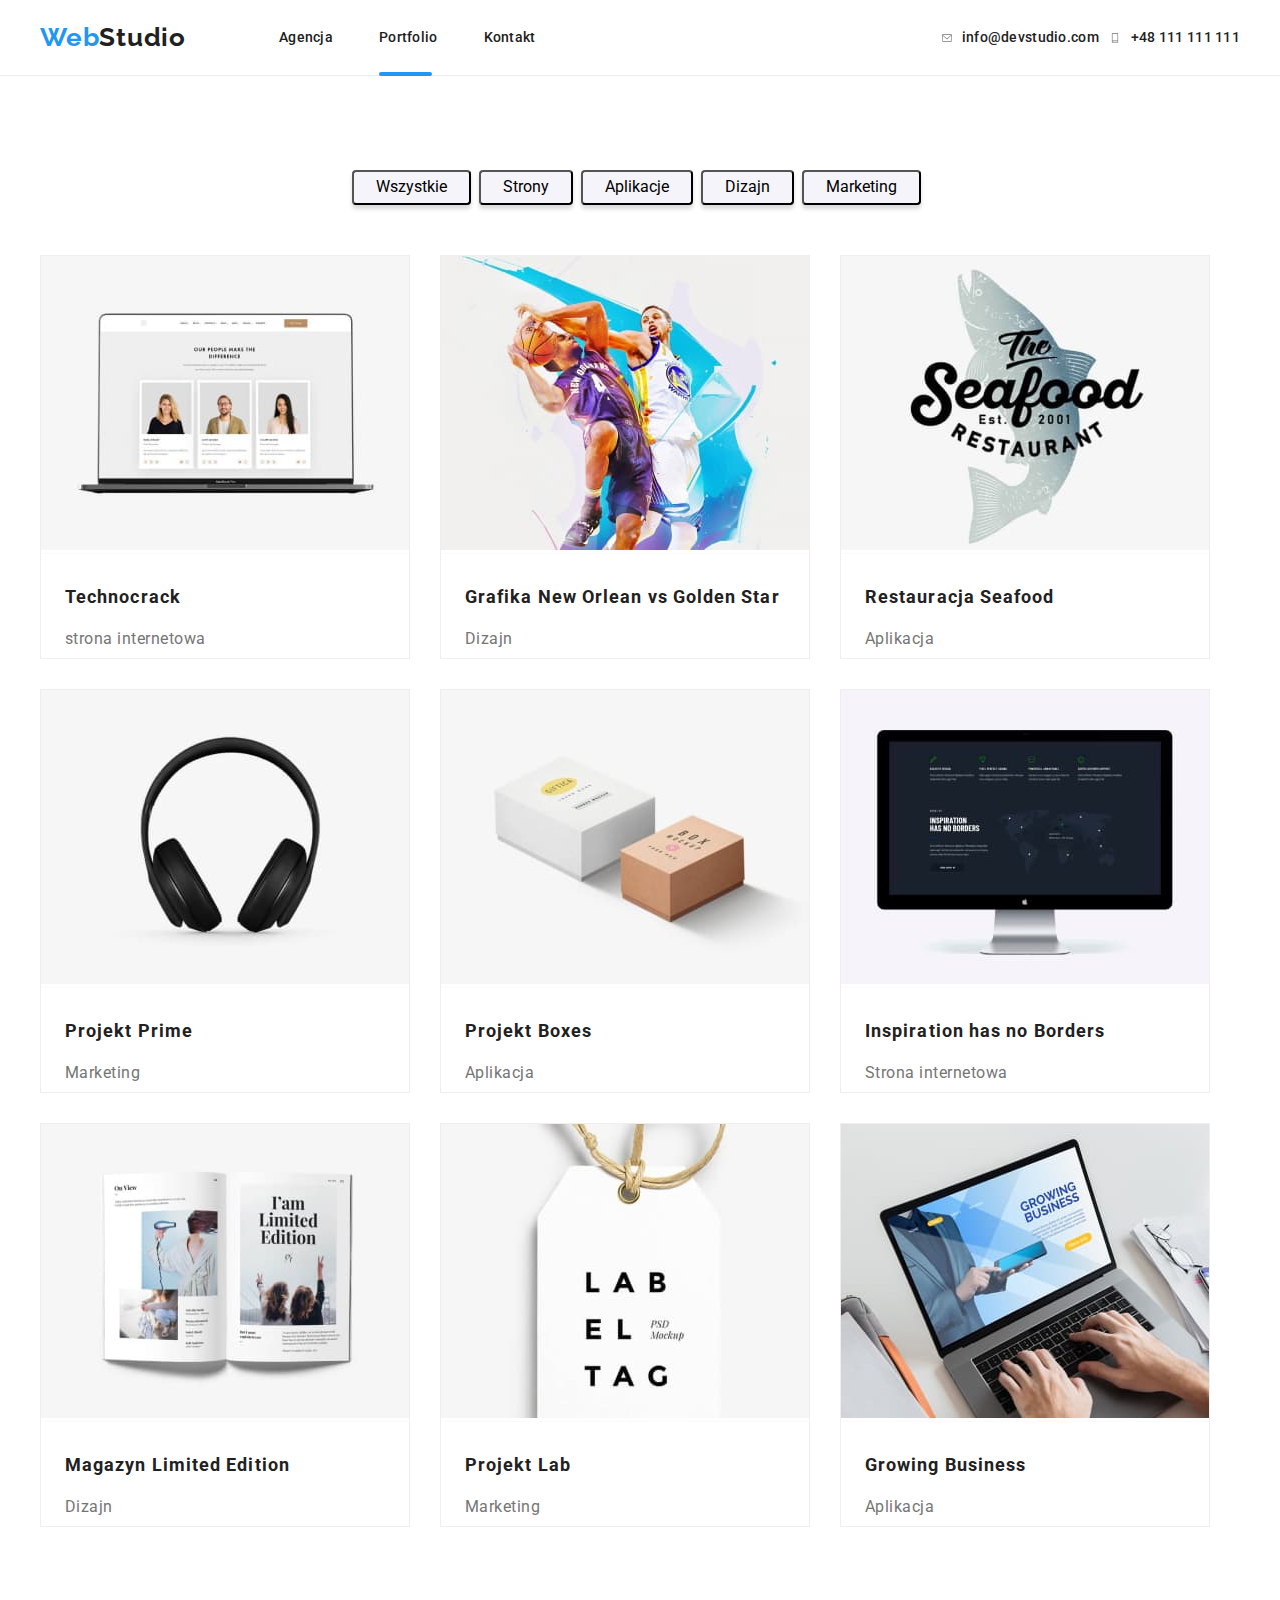
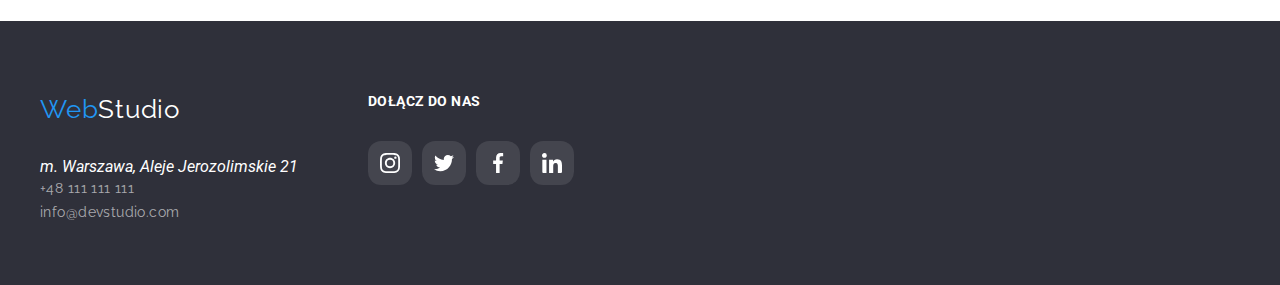
==== portfolio.html @ 2cf3d759 "create repo hw 06" ====
<!DOCTYPE html>
<html lang="en">
  <head>
    <meta charset="UTF-8" />
    <meta http-equiv="X-UA-Compatible" content="IE=edge" />
    <meta name="viewport" content="width=device-width, initial-scale=1.0" />
    <link
      rel="stylesheet"
      href="https://cdnjs.cloudflare.com/ajax/libs/modern-normalize/1.0.0/modern-normalize.min.css"
    />
    <link rel="stylesheet" href="css/styles.css" />
    <link rel="preconnect" href="https://fonts.googleapis.com" />
    <link rel="preconnect" href="https://fonts.gstatic.com" crossorigin />
    <link
      href="https://fonts.googleapis.com/css2?family=Raleway:wght@700&family=Roboto:wght@400;500;700;900&display=swap"
      rel="stylesheet"
    />
    <title>Portfolio</title>
  </head>
  <body>
    <header>
      <nav class="navigation">
        <div class="container navigation-box">
          <ul class="navigation-list-primary">
            <li class="logo">
              <a class="logo-header" href="#">
                <span class="logo-text-color-primary">Web</span>Studio</a
              >
            </li>
            <li class="agencja">
              <a href="index.html" class="link">Agencja</a>
            </li>
            <li class="portfolio">
              <a href="portfolio.html" class="link">Portfolio</a>
              <div class="currentpage"></div>
            </li>

            <li class="contact-header">
              <a href="#Kontakt" class="link">Kontakt</a>
            </li>
          </ul>
          <ul class="navigation-list-secondary">
            <li class="contact-phone">
              <svg width="12px" height="10px" class="logo-envelope">
                <use href="images/icons.svg#icon-smartphone"></use>
              </svg>
              <a href="#" class="contact-phone">+48 111 111 111</a>
            </li>
            <li class="contact-mail">
              <svg width="10px" height="16px" class="logo-smartphone">
                <use href="images/icons.svg#icon-envelope"></use>
              </svg>
              <a href="#" class="contact-mail">info@devstudio.com</a>
            </li>
          </ul>
        </div>
      </nav>
    </header>
    <main>
      <section class="buttons">
        <div class="container">
          <ul class="buttons-list">
            <li>
              <button type="button" class="button btn_menu">Wszystkie</button>
            </li>
            <li>
              <button type="button" class="button btn_menu">Strony</button>
            </li>
            <li>
              <button type="button" class="button btn_menu">Aplikacje</button>
            </li>
            <li>
              <button type="button" class="button btn_menu">Dizajn</button>
            </li>
            <li>
              <button type="button" class="button btn_menu">Marketing</button>
            </li>
          </ul>
        </div>
      </section>
      <section class="tiles">
        <div class="container">
          <ul class="portfolio-main portfolio-cards">
            <li class="portfolio-card">
              <figure>
                <img
                  class="portfolio-item"
                  src="images/technocrack.jpg"
                  width="370"
                  height="294"
                  alt="laptop z otworzona strona www"
                />

                <figcaption class="portfolio-caption">
                  <div class="animation-cover">
                    <div class="cover">
                      <p class="cover-text">
                        Technocrack jest popularną platformą wykorzystywaną do
                        rozpowszechniania koronawirusa. Firmy wykorzystują tę
                        platformę do celów szpiegowskich i ataków na
                        niezabezpieczone serwery konkurencji
                      </p>
                    </div>
                  </div>
                  <p class="name">Technocrack</p>
                  <p class="filter">strona internetowa</p>
                </figcaption>
              </figure>
            </li>
            <li class="portfolio-card">
              <figure>
                <img
                  class="portfolio-item"
                  src="images/neworleangoldenstar.jpg"
                  width="370"
                  height="294"
                  alt="koszykarze dwoch roznych druzyn"
                />
                <figcaption class="portfolio-caption">
                  <p class="name">Grafika New Orlean vs Golden Star</p>
                  <p class="filter">Dizajn</p>
                </figcaption>
              </figure>
              <div class="animation-cover">
                <div class="cover">
                  <p class="cover-text">
                    Technocrack jest popularną platformą wykorzystywaną do
                    rozpowszechniania koronawirusa. Firmy wykorzystują tę
                    platformę do celów szpiegowskich i ataków na
                    niezabezpieczone serwery konkurencji
                  </p>
                </div>
              </div>
            </li>
            <li class="portfolio-card">
              <figure>
                <img
                  class="portfolio-item"
                  src="images/seafood.jpg"
                  width="370"
                  height="294"
                  alt="logo restauracji z ryba"
                />
                <figcaption class="portfolio-caption">
                  <p class="name">Restauracja Seafood</p>
                  <p class="filter">Aplikacja</p>
                </figcaption>
              </figure>
              <div class="animation-cover">
                <div class="cover">
                  <p class="cover-text">
                    Technocrack jest popularną platformą wykorzystywaną do
                    rozpowszechniania koronawirusa. Firmy wykorzystują tę
                    platformę do celów szpiegowskich i ataków na
                    niezabezpieczone serwery konkurencji
                  </p>
                </div>
              </div>
            </li>
            <li class="portfolio-card">
              <figure>
                <img
                  class="portfolio-item"
                  src="images/prime.jpg"
                  width="370"
                  height="294"
                  alt="sluchawki"
                />
                <figcaption class="portfolio-caption">
                  <p class="name">Projekt Prime</p>
                  <p class="filter">Marketing</p>
                </figcaption>
              </figure>
              <div class="animation-cover">
                <div class="cover">
                  <p class="cover-text">
                    Technocrack jest popularną platformą wykorzystywaną do
                    rozpowszechniania koronawirusa. Firmy wykorzystują tę
                    platformę do celów szpiegowskich i ataków na
                    niezabezpieczone serwery konkurencji
                  </p>
                </div>
              </div>
            </li>
            <li class="portfolio-card">
              <figure>
                <img
                  class="portfolio-item"
                  src="images/box.jpg"
                  width="370"
                  height="294"
                  alt="dwa opakowania produktow"
                />
                <figcaption class="portfolio-caption">
                  <p class="name">Projekt Boxes</p>
                  <p class="filter">Aplikacja</p>
                </figcaption>
              </figure>
              <div class="animation-cover">
                <div class="cover">
                  <p class="cover-text">
                    Technocrack jest popularną platformą wykorzystywaną do
                    rozpowszechniania koronawirusa. Firmy wykorzystują tę
                    platformę do celów szpiegowskich i ataków na
                    niezabezpieczone serwery konkurencji
                  </p>
                </div>
              </div>
            </li>
            <li class="portfolio-card">
              <figure>
                <img
                  class="portfolio-item"
                  src="images/borders.jpg"
                  width="370"
                  height="294"
                  alt="ciemna strona z mapa swiata"
                />
                <figcaption class="portfolio-caption">
                  <p class="name">Inspiration has no Borders</p>
                  <p class="filter">Strona internetowa</p>
                </figcaption>
              </figure>
              <div class="animation-cover">
                <div class="cover">
                  <p class="cover-text">
                    Technocrack jest popularną platformą wykorzystywaną do
                    rozpowszechniania koronawirusa. Firmy wykorzystują tę
                    platformę do celów szpiegowskich i ataków na
                    niezabezpieczone serwery konkurencji
                  </p>
                </div>
              </div>
            </li>
            <li class="portfolio-card">
              <figure>
                <img
                  class="portfolio-item"
                  src="images/magazyn.jpg"
                  width="370"
                  height="294"
                  alt="otwarta ksiazka"
                />
                <figcaption class="portfolio-caption">
                  <p class="name">Magazyn Limited Edition</p>
                  <p class="filter">Dizajn</p>
                </figcaption>
              </figure>
              <div class="animation-cover">
                <div class="cover">
                  <p class="cover-text">
                    Technocrack jest popularną platformą wykorzystywaną do
                    rozpowszechniania koronawirusa. Firmy wykorzystują tę
                    platformę do celów szpiegowskich i ataków na
                    niezabezpieczone serwery konkurencji
                  </p>
                </div>
              </div>
            </li>
            <li class="portfolio-card">
              <figure>
                <img
                  class="portfolio-item"
                  src="images/lab.jpg"
                  width="370"
                  height="294"
                  alt="metka na zlotym breloku"
                />
                <figcaption class="portfolio-caption">
                  <p class="name">Projekt Lab</p>
                  <p class="filter">Marketing</p>
                </figcaption>
              </figure>
              <div class="animation-cover">
                <div class="cover">
                  <p class="cover-text">
                    Technocrack jest popularną platformą wykorzystywaną do
                    rozpowszechniania koronawirusa. Firmy wykorzystują tę
                    platformę do celów szpiegowskich i ataków na
                    niezabezpieczone serwery konkurencji
                  </p>
                </div>
              </div>
            </li>
            <li class="portfolio-card">
              <figure>
                <img
                  class="portfolio-item"
                  src="images/bussiness.jpg"
                  width="370"
                  height="294"
                  alt="osoba pracuje przy laptopie"
                />
                <figcaption class="portfolio-caption">
                  <p class="name">Growing Business</p>
                  <p class="filter">Aplikacja</p>
                </figcaption>
              </figure>
              <div class="animation-cover">
                <div class="cover">
                  <p class="cover-text">
                    Technocrack jest popularną platformą wykorzystywaną do
                    rozpowszechniania koronawirusa. Firmy wykorzystują tę
                    platformę do celów szpiegowskich i ataków na
                    niezabezpieczone serwery konkurencji
                  </p>
                </div>
              </div>
            </li>
          </ul>
        </div>
      </section>
    </main>
    <footer class="footer">
      <div class="container">
        <ul class="foot_align">
          <li class="foot-left">
            <a href="WebStudio" class="link link_logo"
              ><span class="blue-color">Web</span
              ><span class="white-color">Studio</span></a
            >

            <address class="address">
              <ul>
                <li>
                  <p class="white-color">m. Warszawa, Aleje Jerozolimskie 21</p>
                </li>
                <li>
                  <a href="tel:+48111111111" class="link">+48 111 111 111</a>
                </li>
                <li>
                  <a href="mailto:info@devstudio.com" class="link"
                    >info@devstudio.com</a
                  >
                </li>
              </ul>
            </address>
          </li>
          <li class="foot-right">
            <p class="joinus">dołącz do nas</p>
            <ul class="joinus-list">
              <li class="joinus-item-list">
                <svg width="44px" height="44px" class="icon-joinus">
                  <use href="images/icons.svg#icon-instagram-2"></use>
                </svg>
              </li>
              <li>
                <svg width="44px" height="44px" class="icon-joinus">
                  <use href="images/icons.svg#icon-twitter-1"></use>
                </svg>
              </li>
              <li>
                <svg width="44px" height="44px" class="icon-joinus">
                  <use href="images/icons.svg#icon-facebook-1"></use>
                </svg>
              </li>
              <li>
                <svg width="44px" height="44px" class="icon-joinus">
                  <use href="images/icons.svg#icon-linkedin-1"></use>
                </svg>
              </li>
            </ul>
          </li>
        </ul>
      </div>
    </footer>
  </body>
</html>
---- css/styles.css ----
:root {
  --main-color: #212121;
  --secondary-color: #2196f3;
  --third-color: #757575;
}

h1,
h2,
h3,
p,
ul,
li {
  margin: 0;
  padding: 0;
  border: 0;
  font-size: 100%;
  font: inherit;
  vertical-align: baseline;
  list-style-type: none;
}

body {
  font-family: "Roboto", sans-serif;
  background-color: #ffffff;
  color: var(--third-color, grey);
}

ul {
  list-style-type: none;
}

a {
  text-decoration: none;
}

.logo .logo-text-color-primary {
  color: var(--secondary-color, blue);
}
.logo a {
  color: black;
}

.navigation a {
  color: var(--main-color, black);
  font-weight: 500;
  font-size: 14px;
  line-height: 1.14;
  letter-spacing: 0.28px;
}

.navbar .contact {
  font-weight: 500;
  font-size: 14px;
  line-height: 1.143;
  letter-spacing: 0.02em;
}

.logo a {
  font-family: "Raleway";
  font-style: normal;
  font-weight: 700;
  font-size: 26px;
  line-height: 1;
  letter-spacing: 0.78px;
}

.button {
  cursor: pointer;
  width: 200px;
  height: 50px;
  border-radius: 4px;
  box-shadow: 0px 4px 4px 0px rgba(0, 0, 0, 0.15);
}

button:hover,
button:focus {
  color: var(--secondary-color, blue);
}

.navigation a:hover,
.navigation a:focus,
.navigation a:active {
  color: var(--secondary-color, blue);
}

.section_main .title {
  font-style: normal;
  font-weight: 900;
  font-size: 44px;
  line-height: 1.36;
  text-align: center;
  letter-spacing: 0.06em;
  text-transform: uppercase;
  color: #ffffff;
}
.content .text {
  font-size: 14px;
  line-height: 1.71;
  letter-spacing: 0.03em;
}

.content .title {
  font-style: normal;
  font-weight: 700;
  font-size: 14px;
  line-height: 1.14;
  letter-spacing: 0.03em;
  text-transform: uppercase;
  color: var(--main-color, black);
  padding-bottom: 10px;
}
.main .title-main {
  font-style: normal;
  font-weight: 700;
  font-size: 36px;
  line-height: 3;
  text-align: center;
  letter-spacing: 0.03em;
  color: var(--main-color, black);
}
.person {
  font-weight: 500;
  font-size: 16px;
  line-height: 1.357;
  text-align: center;
  letter-spacing: 0.03em;
  color: var(--main-color, black);
}
.function {
  line-height: 1.357;
  text-align: center;
  letter-spacing: 0.03em;
}
footer {
  background-color: #2f303a;
}
.footer .link {
  text-decoration: none;
  font-family: "Raleway";
  font-style: normal;
  font-size: 26px;
  line-height: 2.21;
  letter-spacing: 0.03em;
}
.address .white-color,
.footer .white-color {
  color: #ffffff;
}
.address .link {
  font-size: 14px;
  line-height: 1.71;
  letter-spacing: 0.03em;
  color: rgba(255, 255, 255, 0.6);
}
.address .link:hover,
.address .link:focus,
.address .link:active,
.address .white-color:hover,
.address .white-color:focus,
.address .white-color:active,
.footer .link .blue-color {
  color: var(--secondary-color, blue);
}
.portfolio-main .name {
  font-weight: 700;
  font-size: 18px;
  line-height: 2.57;
  letter-spacing: 0.06em;
  color: var(--main-color, black);
}

.portfolio-main .filter {
  font-weight: 400;
  font-size: 16px;
  line-height: 30px;
  letter-spacing: 0.03em;
}

*,
*::before,
*::after {
  padding: 0;
  margin: 0;
  box-sizing: border-box;
}

.container {
  width: 1200px;
  margin: 0 auto;
}

.navigation {
  display: flex;
  align-items: baseline;
  justify-content: space-between;
  border-bottom: 1px solid #ececec;
  padding-top: 24px;
  padding-bottom: 25px;
}

.navigation-list-primary {
  display: flex;
  align-items: center;
  justify-content: flex-start;
  background-color: #ffffff;
}

.navigation-list-secondary {
  display: flex;
  justify-content: flex-end;
  margin-left: auto;
  align-items: center;
}

.logo {
  background-color: #ffffff;
}

.agencja {
  padding-left: 93px;
}

.portfolio {
  padding-left: 46px;
}

.contact-header {
  padding-left: 46px;
}

header {
  background-color: #ffffff;
  margin: 0 auto;
}

.contact-phone {
  display: flex;
  order: 2;
  padding-left: 10px;
  align-items: center;
}

.contact-mail {
  display: flex;
  padding-left: 10px;
  order: 1;
  align-items: center;
}

.logo-envelope,
.logo-smartphone {
  display: inline-flex;
  fill: #757575;
  cursor: pointer;
}

.logo-envelope:hover,
.logo-smartphone:hover {
  fill: #2196f3;
}
.navigation-box {
  display: flex;
  align-items: baseline;
}

.bg_color_top_main {
  background-color: #2f303a;
  background-image: linear-gradient(
      to right,
      rgba(0, 0, 0, 0.5),
      rgba(47, 48, 58, 0.4)
    ),
    url(../images/backgroundimg.jpg);
  background-size: cover;
  background-repeat: no-repeat;
  max-width: 1600px;
  height: 600px;
  margin: 0 auto;
}

.title-box {
  display: flex;
  justify-content: center;
  max-width: 696px;
}

.section_main {
  display: flex;
  flex-wrap: wrap;
  flex-direction: column;
  padding-left: 252px;
  padding-top: 200px;
  padding-right: 252px;
}

.button_box button {
  display: flex;
  align-items: center;
  justify-content: center;
  width: 200px;
  height: 50px;
  background-color: #2196f3;
  color: #ffffff;
  margin-bottom: 200px;
  flex-shrink: 0;
  margin-top: 30px;
  margin-left: auto;
  margin-right: auto;
}

.content ul {
  display: flex;
  flex-wrap: wrap;
}

.content li {
  display: block;
  margin: 30px 0;
  width: 270px;
  height: 75px;
}

.emulated-flex-gap > * {
  margin-bottom: 30px;
}

.emulated-flex-gap {
  display: flex;
  flex-wrap: wrap;
  margin: -12px 0 0 -12px;
  width: 100%;
  gap: 30px;
}

li > .icons-atuty {
  display: flex;
  padding: 25px 100px;
  border-radius: 4px;
  background: #f5f4fa;
  margin-top: 94px;
}

.our_job {
  margin-top: 94px;
}

img {
  margin: 0;
  border: 0;
  border-bottom: 0px;
  border-top: 0px;
  border-style: none;
}

.our_jobs_list {
  display: flex;
  justify-content: space-between;
  align-items: center;
  padding-bottom: 94px;
  padding-top: 50px;
}

.person {
  margin: 0;
  padding-top: 30px;
  border-bottom: 0px;
  border-top: 0px;
  border-style: none;
}

.function {
  margin-top: 10px;
}

.cards {
  display: flex;
  justify-content: space-between;
  align-items: center;
  padding-bottom: 94px;
  padding-top: 50px;
}

.bg_color_bottom_main {
  background-color: #f5f4fa;
}

figcaption {
  border-top: 0px;
  border-radius: 0px 0px 4px 4px;
  box-shadow: 0px 2px 1px 0px rgba(0, 0, 0, 0.2),
    0px 1px 1px 0px rgba(0, 0, 0, 0.14), 0px 1px 3px 0px rgba(0, 0, 0, 0.12);
  background-color: #ffffff;
}

.our_team .title-main {
  padding-top: 94px;
}

.address {
  margin: 0;
  padding-top: 20px;
  padding-bottom: 60px;
  padding-right: 70px;
  list-style-type: none;
}

.link_logo {
  margin: 0px auto;
  padding-top: 60px;
}

.btn_menu {
  width: 100%;
  height: 100%;
  padding: 6px 22px;
  border-radius: 4px;
  background: #f5f4fa;
}
.btn_menu:focus,
.btn_menu:hover,
.btn_menu:active {
  color: #fff;
  text-align: center;
  border-radius: 4px;
  background: #2196f3;
  box-shadow: 0px 2px 2px 0px rgba(0, 0, 0, 0.12),
    0px 1px 2px 0px rgba(0, 0, 0, 0.08), 0px 3px 1px 0px rgba(0, 0, 0, 0.1);
}

.buttons-list {
  display: flex;
  flex-direction: row;
  justify-content: center;
  padding-top: 94px;
  text-align: center;
}

.buttons-list > li {
  padding-right: 8px;
}

.portfolio-cards {
  display: flex;
  flex-wrap: wrap;
  gap: 30px;
  padding: 0;
  list-style: none;
  padding-top: 50px;
  padding-bottom: 94px;
}

.portfolio-card {
  width: 370px;
  height: 404px;
  display: block;
  border: 1px solid #eee;
  overflow: hidden;
  position: relative;
  top: 0;
  left: 0;
}

.portfolio-card:hover,
.portfolio-card:focus {
  box-shadow: 1px 4px 6px 0px rgba(0, 0, 0, 0.16),
    0px 4px 4px 0px rgba(0, 0, 0, 0.06), 0px 1px 1px 0px rgba(0, 0, 0, 0.12);
}
.name {
  display: flex;
  padding-top: 20px;
  padding-left: 24px;
}

.filter {
  padding-top: 4px;
  padding-left: 24px;
  line-height: 30px;
}

.portfolio-caption {
  max-width: 370px;
  padding-bottom: 20px;
}

figure {
  margin-inline: 0px;
}

.icon-person {
  display: block;
  padding: 12px;
  fill: #afb1b8;
}

.icons_person {
  display: flex;
  flex-wrap: wrap;
  flex-direction: row;
  width: 100%;
  gap: 34px;
}
.icons-list {
  display: flex;
  align-items: baseline;
  width: 270px;
  justify-content: space-between;
  padding: 28px 44px 42px;
}

.icon-person:hover {
  border-radius: 30%;
  background: #2196f3;
  fill: #fff;
}

.joinus {
  display: block;
  color: #fff;
  font-size: 14px;
  font-family: Roboto;
  font-style: normal;
  font-weight: 700;
  line-height: normal;
  letter-spacing: 0.42px;
  text-transform: uppercase;
}

.foot_align {
  margin: 0;
  display: flex;
  flex-direction: row;
  padding-top: 60px;
}

.foot-right {
  margin: 0;
  padding-top: 12px;
}

.joinus-list {
  display: flex;
  align-items: baseline;
  width: 206px;
  justify-content: space-between;
  padding: 32px 0;
}

.icon-joinus {
  fill: #ffffff;
  background: rgba(255, 255, 255, 0.1);
  border-radius: 30%;
  padding: 12px;
}

.icon-joinus:hover {
  background: #2196f3;
}

.title-customers {
  color: #212121;
  text-align: center;
  font-size: 36px;
  font-family: Roboto;
  font-style: normal;
  font-weight: 700;
  line-height: normal;
  letter-spacing: 1.08px;
  padding-top: 94px;
  padding-bottom: 50px;
}

.icon-customer {
  display: flex;
  padding: 17.71px 32px 14.25px 32px;
  border-radius: 4px;
  border: 1px solid #afb1b8;
  fill: #afb1b8;
}

.icon-customer:hover {
  fill: #2196f3;
  border-radius: 4px;
  border: 1px solid #2196f3;
}

.customers_list {
  display: flex;
  align-items: center;
  justify-content: space-between;
  width: 1170px;
  padding-bottom: 94px;
}
.currentpage {
  position: relative;
  top: 0;
  left: 0;
}
.currentpage::after {
  content: "";
  position: absolute;
  left: 0;
  top: 26px;
  display: block;
  width: 53px;
  height: 4px;
  background-color: #2196f3;
  border-radius: 2px;
}
.captiontag {
  width: 100%;
  height: 70px;
  background: rgba(47, 48, 58, 0.8);
  display: flex;
  bottom: 73px;
  position: relative;
}

.captiontag-title {
  position: relative;
  width: 190px;
  height: 16px;
  font-family: "Roboto";
  font-style: normal;
  font-weight: 700;
  font-size: 14px;
  line-height: 16px;
  letter-spacing: 0.03em;
  color: #ffffff;
  top: -115px;
  left: 90px;
  text-transform: uppercase;
}

.cover {
  position: absolute;
  top: 0;
  left: 0;
  width: 100%;
  height: 294px;
  background: rgba(33, 150, 243, 0.9);

  transform: translatey(100%);
  transition: transform 250ms ease-in-out;
  transition-timing-function: cubic-bezier(0.4, 0, 0.2, 1);
  visibility: hidden;
}

.portfolio-card:hover .cover {
  transform: translatey(0);
  height: 294px;
  visibility: visible;
}

.cover-text {
  font-family: "Roboto";
  font-style: normal;
  font-weight: 400;
  font-size: 18px;
  line-height: 28px;
  padding: 24px 49px;
  letter-spacing: 0.03em;

  color: #ffffff;
}

.backdrop {
  position: fixed;
  left: 0;
  top: 0;
  width: 100%;
  height: 100%;
  background: rgba(0, 0, 0, 0.1);
}

.modal {
  position: absolute;
  top: 50%;
  left: 50%;
  transform: translate(-50%, -50%);
  width: 528px;
  min-height: 581px;
  background-color: #fff;
}

.close-btn {
  position: absolute;
  top: 8px;
  right: 8px;
  width: 30px;
  height: 30px;
  background-color: #fff;
  border: 1px solid rgba(0, 0, 0, 0.1);
  border-radius: 50%;
  cursor: pointer;
}

.is-hidden {
  opacity: 0;
  visibility: hidden;
  pointer-events: none;
}
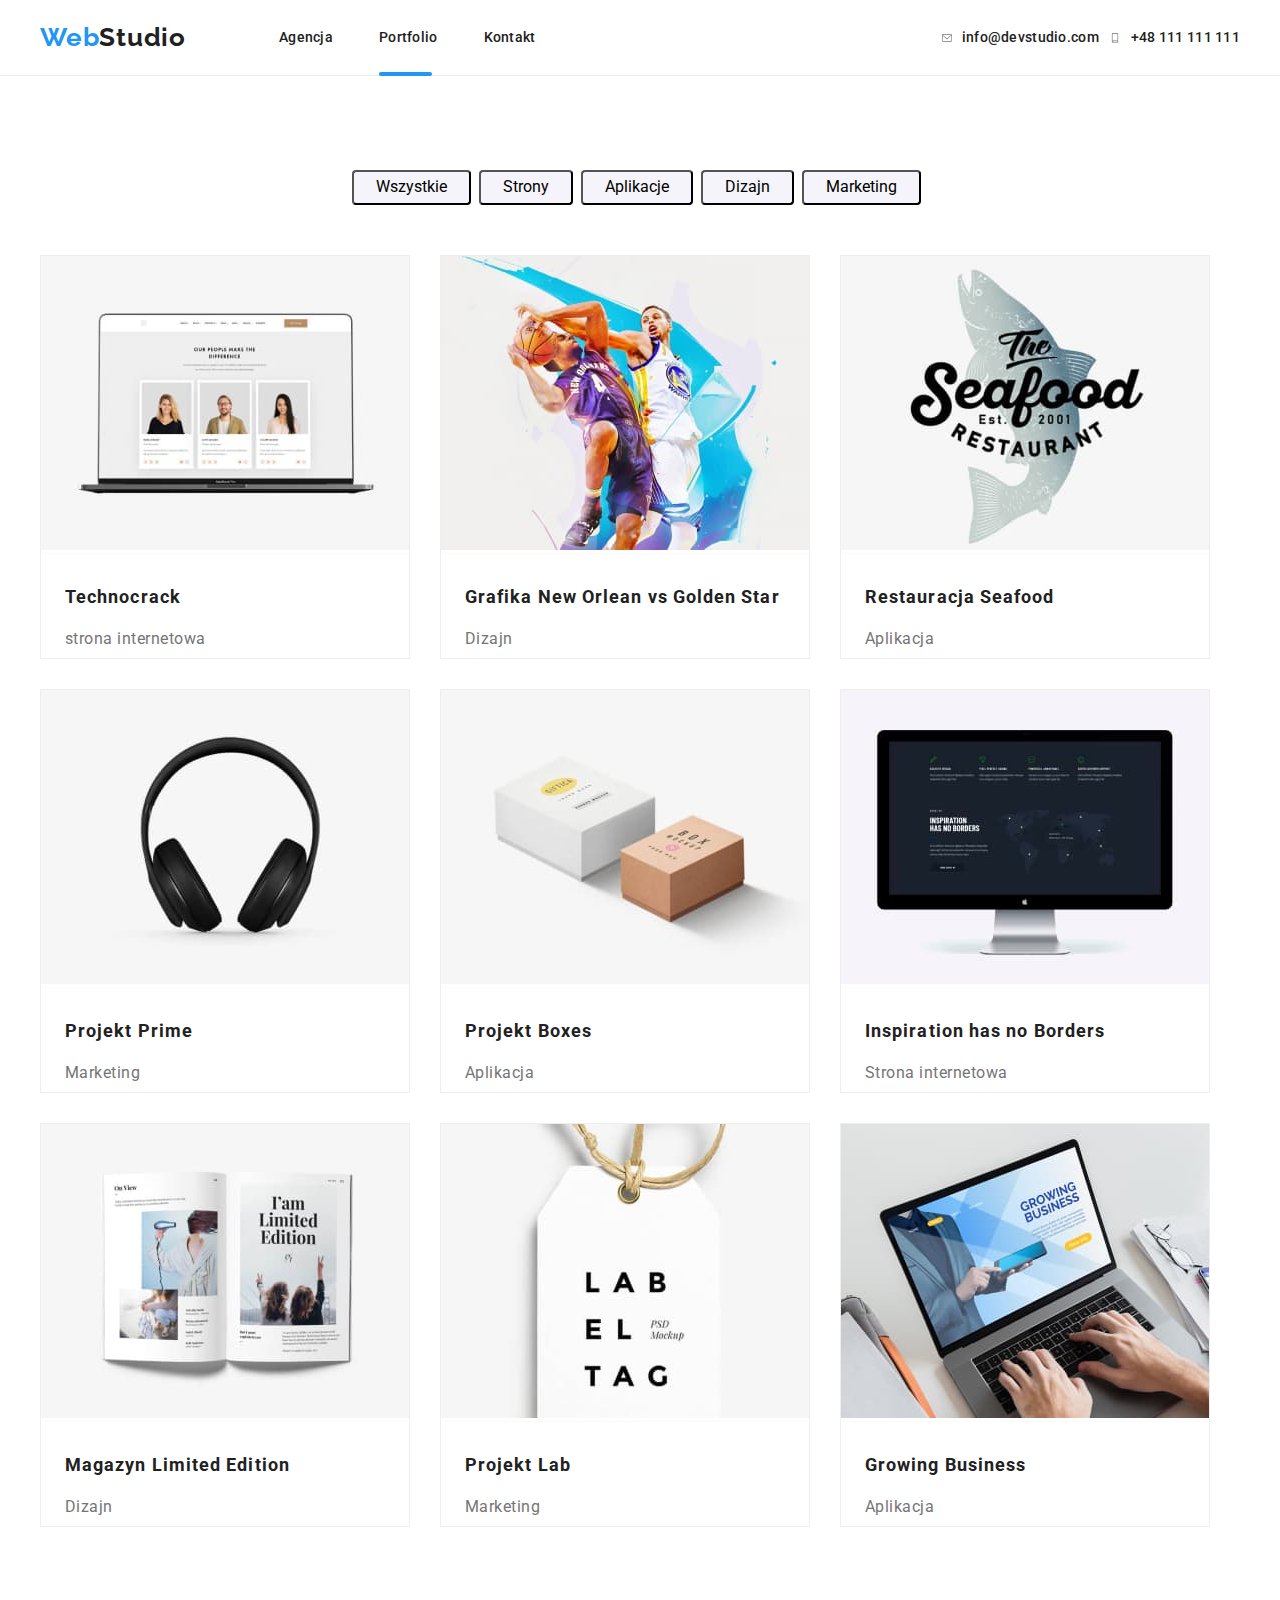
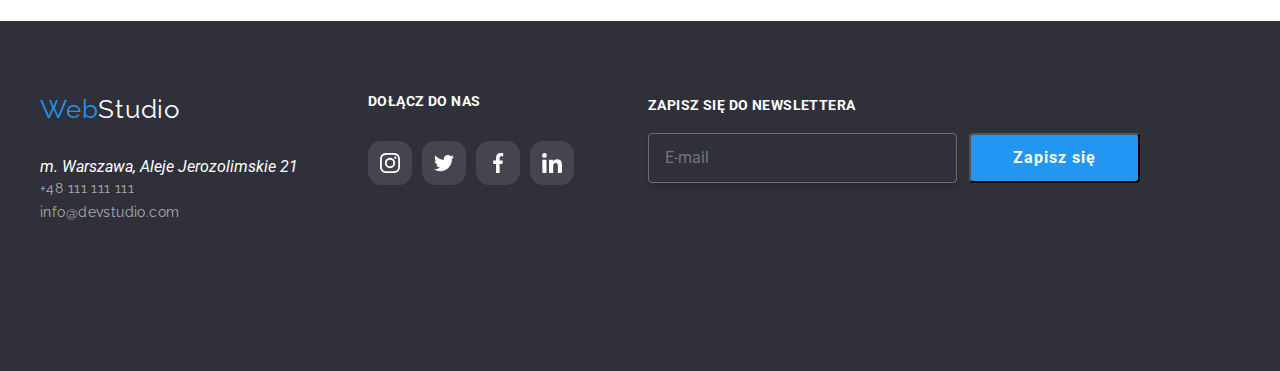
==== commit eeb89948: "modal form" ====
--- a/portfolio.html
+++ b/portfolio.html
@@ -362,6 +362,20 @@
             </ul>
           </li>
         </ul>
+        <div class="newsletter">
+          <p class="title-newsletter">zapisz się do newslettera</p>
+          <form name="signup_form" autocomplete="on" novalidate>
+            <label for="user_email"></label>
+            <input
+              id="user-email"
+              name="email"
+              type="email"
+              placeholder="E-mail"
+              required
+            />
+            <button type="submit" class="newsletter-btn">Zapisz się</button>
+          </form>
+        </div>
       </div>
     </footer>
   </body>
--- a/css/styles.css
+++ b/css/styles.css
@@ -69,12 +69,12 @@
   width: 200px;
   height: 50px;
   border-radius: 4px;
-  box-shadow: 0px 4px 4px 0px rgba(0, 0, 0, 0.15);
 }
 
 button:hover,
 button:focus {
   color: var(--secondary-color, blue);
+  box-shadow: 0px 4px 4px 0px rgba(0, 0, 0, 0.15);
 }
 
 .navigation a:hover,
@@ -458,6 +458,7 @@
   position: relative;
   top: 0;
   left: 0;
+  cursor: pointer;
 }
 
 .portfolio-card:hover,
@@ -490,6 +491,7 @@
   display: block;
   padding: 12px;
   fill: #afb1b8;
+  cursor: pointer;
 }
 
 .icons_person {
@@ -550,10 +552,12 @@
   background: rgba(255, 255, 255, 0.1);
   border-radius: 30%;
   padding: 12px;
+  cursor: pointer;
 }
 
 .icon-joinus:hover {
   background: #2196f3;
+  cursor: pointer;
 }
 
 .title-customers {
@@ -575,6 +579,7 @@
   border-radius: 4px;
   border: 1px solid #afb1b8;
   fill: #afb1b8;
+  cursor: pointer;
 }
 
 .icon-customer:hover {
@@ -699,3 +704,134 @@
   visibility: hidden;
   pointer-events: none;
 }
+
+.newsletter {
+  width: 570px;
+  height: 86px;
+  display: flex;
+  position: relative;
+  padding-left: 78px;
+  bottom: 188px;
+  right: 0;
+  left: 530px;
+  flex-direction: column;
+}
+
+.newsletter > * {
+  display: flex;
+  align-items: center;
+}
+
+.title-newsletter {
+  position: relative;
+  padding-bottom: 20px;
+  text-transform: uppercase;
+  color: #fff;
+  font-size: 14px;
+  font-family: Roboto;
+  font-style: normal;
+  font-weight: 700;
+  line-height: normal;
+  letter-spacing: 0.42px;
+}
+
+.newsletter-btn {
+  width: 200px;
+  height: 50px;
+  border-radius: 4px;
+  color: #fff;
+  background: #2196f3;
+  margin-left: 12px;
+  align-items: center;
+
+  text-align: center;
+  font-size: 16px;
+  font-family: Roboto;
+  font-style: normal;
+  font-weight: 700;
+  line-height: 24px;
+  letter-spacing: 0.96px;
+}
+.newsletter-btn:hover,
+.newsletter-btn:focus,
+.newsletter-btn:active {
+  cursor: pointer;
+  color: #ffffff;
+  box-shadow: 0px 4px 4px 0px rgba(0, 0, 0, 0.15);
+}
+
+.newsletter input {
+  width: 358px;
+  height: 50px;
+  border-radius: 4px;
+  border: 1px solid rgba(255, 255, 255, 0.3);
+  background: rgba(33, 150, 243, 0);
+  box-shadow: 0px 4px 4px 0px rgba(0, 0, 0, 0.15);
+  padding-left: 16px;
+}
+
+.newsletter-icon {
+  display: inline-flex;
+  margin: auto 10px;
+}
+
+.modalform {
+  padding: 40px;
+  margin: 0 auto;
+}
+
+.modalform label {
+  display: block;
+  padding-top: 10px;
+  color: #757575;
+  font-size: 12px;
+  font-family: Roboto;
+  font-style: normal;
+  font-weight: 400;
+  line-height: normal;
+  letter-spacing: 0.12px;
+}
+
+.modalform input {
+  display: block;
+  margin-top: 4px;
+  width: 448px;
+  height: 40px;
+  border-radius: 4px;
+  border: 1px solid rgba(33, 33, 33, 0.2);
+  padding-left: 42px;
+}
+
+.modalform textarea {
+  height: 120px;
+  padding: 16px 12px;
+  border-radius: 4px;
+  border: 1px solid rgba(33, 33, 33, 0.2);
+}
+
+.modalform input:nth-child(11) {
+  height: 15px;
+  width: 16px;
+  padding-top: 4px;
+}
+
+.modalform .sendmodal_btn {
+  display: block;
+  width: 200px;
+  height: 50px;
+  border-radius: 4px;
+  margin: 0 auto;
+  color: #ffffff;
+  background: #2196f3;
+}
+
+.title_form {
+  color: #212121;
+  text-align: center;
+  font-size: 20px;
+  font-family: Roboto;
+  font-style: normal;
+  font-weight: 700;
+  line-height: normal;
+  letter-spacing: 0.6px;
+}
